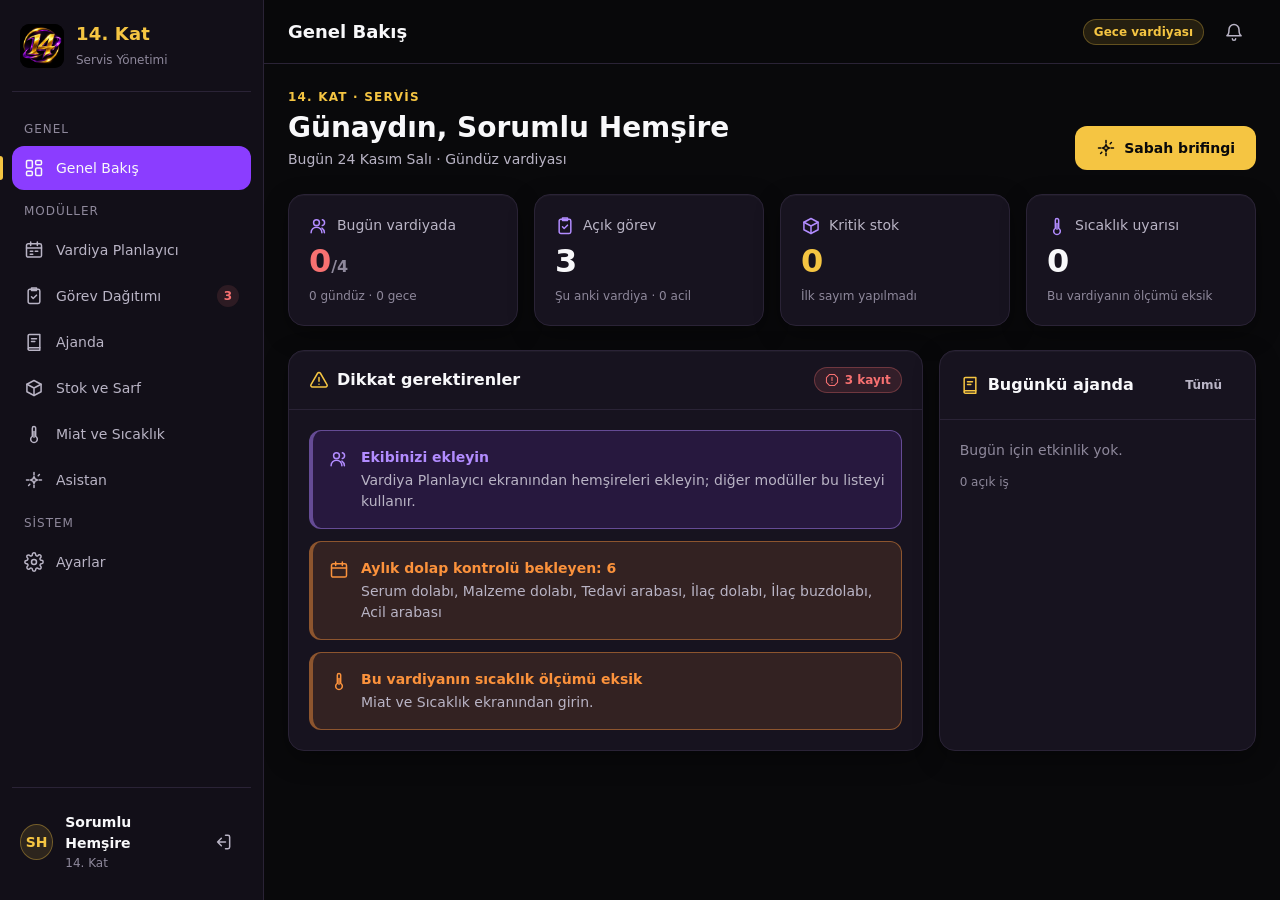
==== panel.html @ e438f5d3 "14. Kat: sorumlu hemşire servis yönetimi (6 modül, PWA) Co-Authored-By: Claude Opus 5.5 <noreply@ant" ====
<!DOCTYPE html>
<html lang="tr">
<head>
  <meta charset="utf-8">
  <meta name="viewport" content="width=device-width, initial-scale=1, viewport-fit=cover">
  <title>14. Kat</title>
  <meta name="theme-color" content="#09090B">
  <link rel="icon" href="public/branding/favicon.ico" sizes="any">
  <link rel="icon" type="image/png" sizes="32x32" href="public/branding/logo-14kat-32.png">
  <link rel="apple-touch-icon" href="public/branding/apple-touch-icon.png">
  <link rel="manifest" href="manifest.webmanifest">
  <link rel="stylesheet" href="src/styles/tokens.css">
  <link rel="stylesheet" href="src/styles/base.css">
  <link rel="stylesheet" href="src/styles/components.css">
  <link rel="stylesheet" href="src/styles/layout.css">
  <link rel="stylesheet" href="src/styles/vardiya.css">
  <link rel="stylesheet" href="src/styles/gorev.css">
  <link rel="stylesheet" href="src/styles/ajanda.css">
  <link rel="stylesheet" href="src/styles/stok.css">
  <link rel="stylesheet" href="src/styles/miat.css">
  <link rel="stylesheet" href="src/styles/asistan.css">
</head>
<body>
  <div class="yukleme" id="yukleme" aria-hidden="true">
    <img class="logo" src="public/branding/logo-14kat-256.png" alt="" width="120" height="120">
    <div class="yukleme__cubuk"></div>
  </div>

  <a class="atla" href="#icerik">İçeriğe geç</a>

  <div class="uygulama">
    <nav class="menu" id="menu" aria-label="Ana menü">
      <div class="menu__logo">
        <a class="logo-blok" href="#panel">
          <img class="logo" src="public/branding/logo-14kat-128.png" alt="" width="44" height="44">
          <span><span class="logo-blok__ad">14. Kat</span><br><span class="logo-blok__alt">Servis Yönetimi</span></span>
        </a>
      </div>
      <div id="menu-icerik"></div>
      <div class="menu__alt">
        <div class="kullanici">
          <div class="kullanici__avatar" aria-hidden="true">SH</div>
          <div><div class="kullanici__ad">Sorumlu Hemşire</div><div class="kullanici__rol">14. Kat</div></div>
          <a class="btn btn-hayalet btn-ikon" href="index.html" aria-label="Çıkış yap" style="margin-left:auto"><svg class="ikon" aria-hidden="true"><use href="#i-cikis"/></svg></a>
        </div>
      </div>
    </nav>
    <div class="perde" id="perde" hidden></div>

    <div class="ana">
      <header class="ust-bar">
        <button class="btn btn-hayalet btn-ikon menu-ac" id="menu-ac" type="button" aria-label="Menüyü aç" aria-controls="menu" aria-expanded="false"><svg class="ikon" aria-hidden="true"><use href="#i-menu"/></svg></button>
        <span class="ust-bar__baslik" id="ust-baslik">Genel Bakış</span>
        <div class="ust-bar__sag">
          <span class="rozet rozet-altin ust-bar__gizle-mobil" id="vardiya-rozet">Gündüz vardiyası</span>
          <button class="btn btn-hayalet btn-ikon" type="button" aria-label="Bildirimler, 3 yeni"><svg class="ikon" aria-hidden="true"><use href="#i-zil"/></svg></button>
        </div>
      </header>
      <main class="icerik" id="icerik" tabindex="-1"></main>
    </div>
  </div>

  <nav class="alt-nav" id="alt-nav" aria-label="Hızlı menü"></nav>

  <script src="src/js/ikonlar.js"></script>
  <script src="src/js/vardiya-motor.js"></script>
  <script src="src/js/vardiya-ekran.js"></script>
  <script src="src/js/gorev-ekran.js"></script>
  <script src="src/js/ajanda-ekran.js"></script>
  <script src="src/js/stok-ekran.js"></script>
  <script src="src/js/miat-ekran.js"></script>
  <script src="src/js/asistan-ekran.js"></script>
  <script src="src/js/ayarlar-ekran.js"></script>
  <script src="src/js/app.js"></script>
  <script>
    if ('serviceWorker' in navigator && (location.protocol === 'https:' || location.hostname === 'localhost')) {
      try { navigator.serviceWorker.register('sw.js'); } catch (e) { /* önbellek olmadan devam */ }
    }
  </script>
</body>
</html>
---- src/styles/tokens.css ----
/* ==========================================================
   14. KAT — Tasarım belirteçleri (design tokens)
   Bütün renkler, boşluklar ve tipografi BURADAN yönetilir.
   Bileşenlerde doğrudan HEX yazılmaz; yalnızca bu değişkenler kullanılır.
   ========================================================== */

:root {
  /* --- Marka paleti (talimattaki değerler) --- */
  --renk-arka-plan:      #09090B; /* Ana arka plan */
  --renk-kart:           #17131F; /* Kart ve panel */
  --renk-mor:            #8B3DFF; /* Ana vurgu — zemin olarak kullan */
  --renk-mor-koyu:       #5B21B6; /* İkincil mor */
  --renk-altin:          #F5C542; /* Altın sarısı */
  --renk-altin-parlak:   #FFD966; /* Parlak altın */
  --renk-metin:          #F8F8FA; /* Ana metin */
  --renk-metin-ikincil:  #B9B4C5; /* İkincil metin */

  /* --- Erişilebilirlik için türetilmiş tonlar --- */
  /* #8B3DFF koyu zeminde metin olarak 3.66:1 kalır (AA için 4.5 gerekir).
     Mor YAZI, bağlantı ve ikonlarda bu açık ton kullanılır (7.04:1). */
  --renk-mor-metin:      #B28CFF;
  --renk-metin-soluk:    #8E889B; /* pasif / ipucu metni, 5.35:1 */

  /* Yüzey katmanları */
  --renk-yuzey-1:        #120F18; /* menü */
  --renk-yuzey-2:        var(--renk-kart);
  --renk-yuzey-3:        #211B2C; /* hover, tablo başlığı */
  --renk-kenar:          #2A2336;
  --renk-kenar-guclu:    #3B3249;
  --renk-mor-zemin:      rgba(139, 61, 255, 0.14);
  --renk-altin-zemin:    rgba(245, 197, 66, 0.12);

  /* --- Durum renkleri (her zaman ikon + metinle birlikte) --- */
  --renk-basari:         #4ADE80;
  --renk-basari-zemin:   rgba(74, 222, 128, 0.12);
  --renk-uyari:          #FB923C;
  --renk-uyari-zemin:    rgba(251, 146, 60, 0.12);
  --renk-kritik:         #F87171;
  --renk-kritik-zemin:   rgba(248, 113, 113, 0.12);
  --renk-bilgi:          var(--renk-mor-metin);
  --renk-bilgi-zemin:    var(--renk-mor-zemin);

  /* Odak halkası */
  --odak-halka: 0 0 0 2px var(--renk-arka-plan), 0 0 0 4px var(--renk-altin);

  /* --- Tipografi --- */
  --font-ana: "Inter", "Segoe UI", system-ui, -apple-system, Roboto, "Helvetica Neue", Arial, sans-serif;
  --font-rakam: "Inter", "Segoe UI", system-ui, sans-serif;
  --yazi-xs: 0.75rem;
  --yazi-sm: 0.875rem;
  --yazi-md: 1rem;
  --yazi-lg: 1.125rem;
  --yazi-xl: 1.375rem;
  --yazi-2xl: 1.75rem;
  --kalinlik-normal: 400;
  --kalinlik-orta: 500;
  --kalinlik-kalin: 600;
  --kalinlik-cok: 700;

  /* --- Boşluk ölçeği (4 px tabanlı) --- */
  --b-1: 4px;  --b-2: 8px;  --b-3: 12px; --b-4: 16px;
  --b-5: 20px; --b-6: 24px; --b-8: 32px; --b-10: 40px;

  /* --- Köşe ve gölge --- */
  --kose-sm: 8px;
  --kose-md: 12px;
  --kose-lg: 16px;
  --kose-tam: 999px;
  --golge-kart: 0 1px 0 rgba(255,255,255,0.03) inset, 0 8px 24px rgba(0,0,0,0.35);
  --golge-altin: 0 0 0 1px rgba(245,197,66,0.35); /* abartısız premium çizgi */

  /* --- Yerleşim --- */
  --menu-genislik: 264px;
  --ust-bar-yukseklik: 64px;
  --icerik-max: 1320px;
  --dokunma-min: 44px; /* mobil dokunma hedefi */

  /* Hareket — kısa ve sade */
  --gecis: 150ms ease;
}

@media (prefers-reduced-motion: reduce) {
  :root { --gecis: 0ms; }
}
---- src/styles/base.css ----
/* 14. KAT — Temel stiller */

*, *::before, *::after { box-sizing: border-box; }

html { -webkit-text-size-adjust: 100%; color-scheme: dark; }

body {
  margin: 0;
  min-height: 100vh;
  min-height: 100dvh;
  background: var(--renk-arka-plan);
  color: var(--renk-metin);
  font-family: var(--font-ana);
  font-size: var(--yazi-md);
  line-height: 1.5;
  -webkit-font-smoothing: antialiased;
}

h1, h2, h3, h4 { margin: 0; line-height: 1.25; font-weight: var(--kalinlik-kalin); }
h1 { font-size: var(--yazi-2xl); }
h2 { font-size: var(--yazi-xl); }
h3 { font-size: var(--yazi-lg); }
p  { margin: 0; }

a { color: var(--renk-mor-metin); text-decoration: underline; text-underline-offset: 2px; }
a:hover { color: var(--renk-altin-parlak); }

img, svg { display: block; max-width: 100%; }

button, input, select, textarea { font: inherit; color: inherit; }

:focus-visible { outline: none; box-shadow: var(--odak-halka); border-radius: var(--kose-sm); }

::selection { background: var(--renk-mor); color: var(--renk-metin); }

/* Ekran okuyucuya özel metin */
.sr-only {
  position: absolute !important; width: 1px; height: 1px; padding: 0; margin: -1px;
  overflow: hidden; clip: rect(0,0,0,0); white-space: nowrap; border: 0;
}

/* İçeriğe atla bağlantısı */
.atla {
  position: absolute; left: var(--b-4); top: -60px; z-index: 100;
  background: var(--renk-altin); color: var(--renk-arka-plan);
  padding: var(--b-2) var(--b-4); border-radius: var(--kose-sm);
  font-weight: var(--kalinlik-kalin); text-decoration: none;
}
.atla:focus { top: var(--b-4); }

/* Yardımcı sınıflar */
.metin-altin   { color: var(--renk-altin); }
.metin-mor     { color: var(--renk-mor-metin); }
.metin-ikincil { color: var(--renk-metin-ikincil); }
.metin-soluk   { color: var(--renk-metin-soluk); }
.metin-sm      { font-size: var(--yazi-sm); }
.metin-xs      { font-size: var(--yazi-xs); }
.rakam         { font-variant-numeric: tabular-nums; }

.ikon { width: 20px; height: 20px; flex-shrink: 0; stroke: currentColor; fill: none;
        stroke-width: 1.8; stroke-linecap: round; stroke-linejoin: round; }
.ikon-sm { width: 16px; height: 16px; }
.ikon-lg { width: 24px; height: 24px; }
---- src/styles/components.css ----
/* ==========================================================
   14. KAT — Ortak bileşenler
   Buton · Kart · İstatistik · Rozet · Uyarı · Tablo · Form · Logo · Yükleme
   ========================================================== */

/* ---------- Logo ---------- */
.logo {
  display: block; aspect-ratio: 1 / 1; object-fit: contain;
  border-radius: 22%; /* siyah karenin kenarını yumuşatır; logonun kendisi değişmez */
  background: #000;
}
.logo-blok { display: flex; align-items: center; gap: var(--b-3); text-decoration: none; color: inherit; }
.logo-blok .logo { width: 44px; height: 44px; }
.logo-blok__ad { font-size: var(--yazi-lg); font-weight: var(--kalinlik-cok); letter-spacing: 0.01em; color: var(--renk-altin); }
.logo-blok__alt { font-size: var(--yazi-xs); color: var(--renk-metin-soluk); }

/* ---------- Buton ---------- */
.btn {
  display: inline-flex; align-items: center; justify-content: center; gap: var(--b-2);
  min-height: var(--dokunma-min); padding: 0 var(--b-5);
  border: 1px solid transparent; border-radius: var(--kose-md);
  font-size: var(--yazi-sm); font-weight: var(--kalinlik-kalin); line-height: 1;
  text-decoration: none; cursor: pointer; white-space: nowrap;
  transition: background var(--gecis), border-color var(--gecis), color var(--gecis);
}
.btn:disabled, .btn[aria-disabled="true"] { opacity: 0.5; cursor: not-allowed; }

.btn-birincil { background: var(--renk-mor); color: var(--renk-metin); }
.btn-birincil:hover:not(:disabled) { background: #7A2EF0; }

.btn-altin { background: var(--renk-altin); color: var(--renk-arka-plan); }
.btn-altin:hover:not(:disabled) { background: var(--renk-altin-parlak); }

.btn-ikincil { background: transparent; color: var(--renk-metin); border-color: var(--renk-kenar-guclu); }
.btn-ikincil:hover:not(:disabled) { background: var(--renk-yuzey-3); border-color: var(--renk-mor-metin); }

.btn-hayalet { background: transparent; color: var(--renk-metin-ikincil); }
.btn-hayalet:hover:not(:disabled) { background: var(--renk-yuzey-3); color: var(--renk-metin); }

.btn-tehlike { background: transparent; color: var(--renk-kritik); border-color: rgba(248,113,113,0.4); }
.btn-tehlike:hover:not(:disabled) { background: var(--renk-kritik-zemin); }

.btn-sm { min-height: 36px; padding: 0 var(--b-3); font-size: var(--yazi-xs); }
.btn-tam { width: 100%; }
.btn-ikon { width: var(--dokunma-min); padding: 0; }

/* ---------- Kart ---------- */
.kart {
  background: var(--renk-kart);
  border: 1px solid var(--renk-kenar);
  border-radius: var(--kose-lg);
  box-shadow: var(--golge-kart);
}
.kart-premium { border-color: rgba(245,197,66,0.28); }
.kart__bas {
  display: flex; align-items: center; justify-content: space-between; gap: var(--b-3);
  padding: var(--b-4) var(--b-5); border-bottom: 1px solid var(--renk-kenar);
}
.kart__baslik { font-size: var(--yazi-md); font-weight: var(--kalinlik-kalin); display: flex; align-items: center; gap: var(--b-2); }
.kart__baslik .ikon { color: var(--renk-altin); }
.kart__govde { padding: var(--b-5); }
.kart__alt { padding: var(--b-3) var(--b-5); border-top: 1px solid var(--renk-kenar); }

/* ---------- İstatistik kutusu ---------- */
.istatistik { padding: var(--b-5); display: flex; flex-direction: column; gap: var(--b-2); }
.istatistik__etiket { display: flex; align-items: center; gap: var(--b-2); font-size: var(--yazi-sm); color: var(--renk-metin-ikincil); }
.istatistik__etiket .ikon { color: var(--renk-mor-metin); }
.istatistik__deger { font-size: 2rem; font-weight: var(--kalinlik-cok); font-variant-numeric: tabular-nums; line-height: 1.1; }
.istatistik__not { font-size: var(--yazi-xs); color: var(--renk-metin-soluk); }

/* ---------- Rozet (durum etiketi) ---------- */
.rozet {
  display: inline-flex; align-items: center; gap: 6px;
  padding: 3px 10px; border-radius: var(--kose-tam);
  font-size: var(--yazi-xs); font-weight: var(--kalinlik-kalin); white-space: nowrap;
  border: 1px solid transparent;
}
.rozet .ikon { width: 14px; height: 14px; }
.rozet-basari { color: var(--renk-basari); background: var(--renk-basari-zemin); border-color: rgba(74,222,128,0.3); }
.rozet-uyari  { color: var(--renk-uyari);  background: var(--renk-uyari-zemin);  border-color: rgba(251,146,60,0.3); }
.rozet-kritik { color: var(--renk-kritik); background: var(--renk-kritik-zemin); border-color: rgba(248,113,113,0.3); }
.rozet-bilgi  { color: var(--renk-mor-metin); background: var(--renk-mor-zemin); border-color: rgba(178,140,255,0.3); }
.rozet-altin  { color: var(--renk-altin); background: var(--renk-altin-zemin); border-color: rgba(245,197,66,0.3); }
.rozet-notr   { color: var(--renk-metin-ikincil); background: var(--renk-yuzey-3); border-color: var(--renk-kenar); }

/* ---------- Uyarı kutusu (ikon + başlık + açıklama zorunlu) ---------- */
.uyari {
  display: grid; grid-template-columns: auto 1fr; gap: var(--b-3);
  padding: var(--b-4); border-radius: var(--kose-md);
  border: 1px solid; border-left-width: 4px;
}
.uyari .ikon { margin-top: 2px; }
.uyari__baslik { font-weight: var(--kalinlik-kalin); font-size: var(--yazi-sm); }
.uyari__metin  { font-size: var(--yazi-sm); color: var(--renk-metin-ikincil); margin-top: 2px; }
.uyari-kritik { background: var(--renk-kritik-zemin); border-color: rgba(248,113,113,0.45); }
.uyari-kritik .ikon, .uyari-kritik .uyari__baslik { color: var(--renk-kritik); }
.uyari-uyari  { background: var(--renk-uyari-zemin); border-color: rgba(251,146,60,0.45); }
.uyari-uyari .ikon, .uyari-uyari .uyari__baslik { color: var(--renk-uyari); }
.uyari-basari { background: var(--renk-basari-zemin); border-color: rgba(74,222,128,0.45); }
.uyari-basari .ikon, .uyari-basari .uyari__baslik { color: var(--renk-basari); }
.uyari-bilgi  { background: var(--renk-mor-zemin); border-color: rgba(178,140,255,0.45); }
.uyari-bilgi .ikon, .uyari-bilgi .uyari__baslik { color: var(--renk-mor-metin); }

/* ---------- Tablo ---------- */
.tablo-sarici { position: relative; overflow-x: auto; -webkit-overflow-scrolling: touch; }
.tablo { width: 100%; border-collapse: collapse; font-size: var(--yazi-sm); }
.tablo th {
  text-align: left; font-weight: var(--kalinlik-kalin); font-size: var(--yazi-xs);
  text-transform: uppercase; letter-spacing: 0.06em; color: var(--renk-metin-soluk);
  background: var(--renk-yuzey-3); padding: var(--b-3) var(--b-4); white-space: nowrap;
}
.tablo td { padding: var(--b-3) var(--b-4); border-top: 1px solid var(--renk-kenar); vertical-align: middle; }
.tablo tbody tr:hover td { background: rgba(255,255,255,0.02); }
.tablo .sayi { text-align: right; font-variant-numeric: tabular-nums; }

/* Mobilde tablo → kart listesi */
@media (max-width: 640px) {
  .tablo-mobil thead { display: none; }
  .tablo-mobil, .tablo-mobil tbody, .tablo-mobil tr, .tablo-mobil td { display: block; width: 100%; }
  .tablo-mobil tr { border-top: 1px solid var(--renk-kenar); padding: var(--b-3) var(--b-4); }
  .tablo-mobil td { border: 0; padding: 4px 0; display: flex; justify-content: space-between; gap: var(--b-3); text-align: right; }
  .tablo-mobil td::before { content: attr(data-etiket); color: var(--renk-metin-soluk); font-size: var(--yazi-xs); text-align: left; }
  .tablo-mobil .sayi { text-align: right; }
}

/* ---------- Form ---------- */
.alan { display: flex; flex-direction: column; gap: 6px; }
.alan__etiket { font-size: var(--yazi-sm); font-weight: var(--kalinlik-orta); }
.alan__ipucu  { font-size: var(--yazi-xs); color: var(--renk-metin-soluk); }
.alan__hata   { font-size: var(--yazi-xs); color: var(--renk-kritik); display: flex; align-items: center; gap: 6px; }

.girdi, .secim, .metin-alani {
  width: 100%; min-height: var(--dokunma-min);
  padding: 10px var(--b-3);
  background: var(--renk-arka-plan); color: var(--renk-metin);
  border: 1px solid var(--renk-kenar-guclu); border-radius: var(--kose-md);
  transition: border-color var(--gecis);
}
.girdi::placeholder, .metin-alani::placeholder { color: var(--renk-metin-soluk); }
.girdi:hover, .secim:hover, .metin-alani:hover { border-color: #4A3F5C; }
.girdi:focus-visible, .secim:focus-visible, .metin-alani:focus-visible {
  border-color: var(--renk-mor); box-shadow: 0 0 0 3px rgba(139,61,255,0.35); border-radius: var(--kose-md);
}
.girdi[aria-invalid="true"] { border-color: var(--renk-kritik); }
.metin-alani { min-height: 96px; resize: vertical; }
.secim { appearance: none; padding-right: 40px;
  background-image: url("data:image/svg+xml,%3Csvg xmlns='http://www.w3.org/2000/svg' width='16' height='16' viewBox='0 0 24 24' fill='none' stroke='%23B9B4C5' stroke-width='2'%3E%3Cpath d='m6 9 6 6 6-6'/%3E%3C/svg%3E");
  background-repeat: no-repeat; background-position: right 12px center; }

.onay { display: inline-flex; align-items: center; gap: var(--b-2); font-size: var(--yazi-sm); cursor: pointer; min-height: var(--dokunma-min); }
.onay input { width: 18px; height: 18px; accent-color: var(--renk-mor); }

.form-izgara { display: grid; gap: var(--b-4); grid-template-columns: repeat(auto-fit, minmax(220px, 1fr)); }

/* ---------- Sekmeler ---------- */
.sekmeler { display: flex; gap: var(--b-1); padding: var(--b-1); background: var(--renk-arka-plan);
  border: 1px solid var(--renk-kenar); border-radius: var(--kose-md); overflow-x: auto; }
.sekme { min-height: 36px; padding: 0 var(--b-4); border: 0; border-radius: var(--kose-sm);
  background: transparent; color: var(--renk-metin-ikincil); font-size: var(--yazi-sm); font-weight: var(--kalinlik-orta); cursor: pointer; white-space: nowrap; }
.sekme[aria-selected="true"] { background: var(--renk-mor); color: var(--renk-metin); }

/* ---------- İlerleme çubuğu ---------- */
.ilerleme { height: 8px; border-radius: var(--kose-tam); background: var(--renk-yuzey-3); overflow: hidden; }
.ilerleme__dolu { height: 100%; border-radius: inherit; background: var(--renk-mor); }
.ilerleme__dolu.altin { background: var(--renk-altin); }
.ilerleme__dolu.kritik { background: var(--renk-kritik); }
.ilerleme__dolu.uyari { background: var(--renk-uyari); }

/* ---------- Boş durum ---------- */
.bos-durum { text-align: center; padding: var(--b-10) var(--b-5); color: var(--renk-metin-ikincil); }
.bos-durum .ikon { width: 40px; height: 40px; margin: 0 auto var(--b-3); color: var(--renk-mor-metin); }

/* ---------- Yükleme / açılış ekranı ---------- */
.yukleme {
  position: fixed; inset: 0; z-index: 200;
  display: flex; flex-direction: column; align-items: center; justify-content: center; gap: var(--b-5);
  background: var(--renk-arka-plan);
  transition: opacity 250ms ease, visibility 250ms ease;
}
.yukleme.gizli { opacity: 0; visibility: hidden; }
.yukleme .logo { width: 120px; height: 120px; }
.yukleme__cubuk { width: 140px; height: 3px; border-radius: 3px; background: var(--renk-yuzey-3); overflow: hidden; }
.yukleme__cubuk::after { content: ""; display: block; width: 40%; height: 100%; background: var(--renk-altin);
  animation: yukle 1.1s ease-in-out infinite; }
@keyframes yukle { from { transform: translateX(-100%); } to { transform: translateX(250%); } }
@media (prefers-reduced-motion: reduce) { .yukleme__cubuk::after { animation: none; width: 100%; } }

/* ---------- Ayırıcı ---------- */
.ayirici { height: 1px; background: var(--renk-kenar); border: 0; margin: var(--b-4) 0; }

@media (max-width: 640px) {
  .tablo-mobil td .ilerleme { width: 50%; flex-shrink: 0; align-self: center; }
}
---- src/styles/layout.css ----
/* 14. KAT — Uygulama yerleşimi (sol menü + üst bar + içerik) */

.uygulama { display: grid; grid-template-columns: var(--menu-genislik) 1fr; min-height: 100dvh; }

/* ---------- Sol navigasyon ---------- */
.menu {
  position: sticky; top: 0; height: 100dvh;
  display: flex; flex-direction: column;
  background: var(--renk-yuzey-1);
  border-right: 1px solid var(--renk-kenar);
  padding: var(--b-5) var(--b-3);
  overflow-y: auto;
}
.menu__logo { padding: 0 var(--b-2) var(--b-5); border-bottom: 1px solid var(--renk-kenar); margin-bottom: var(--b-4); }
.menu__grup-baslik { font-size: var(--yazi-xs); text-transform: uppercase; letter-spacing: 0.08em;
  color: var(--renk-metin-soluk); padding: var(--b-3) var(--b-3) var(--b-2); }
.menu__liste { list-style: none; margin: 0; padding: 0; display: flex; flex-direction: column; gap: 2px; }
.menu__link {
  display: flex; align-items: center; gap: var(--b-3);
  min-height: var(--dokunma-min); padding: 0 var(--b-3);
  border-radius: var(--kose-md);
  color: var(--renk-metin-ikincil); text-decoration: none;
  font-size: var(--yazi-sm); font-weight: var(--kalinlik-orta);
  transition: background var(--gecis), color var(--gecis);
  position: relative;
}
.menu__link:hover { background: var(--renk-yuzey-3); color: var(--renk-metin); }
.menu__link[aria-current="page"] { background: var(--renk-mor); color: var(--renk-metin); }
.menu__link[aria-current="page"]::before { /* aktif öğe: renk + kenar çizgisi */
  content: ""; position: absolute; left: -12px; top: 10px; bottom: 10px; width: 3px;
  border-radius: 0 3px 3px 0; background: var(--renk-altin);
}
.menu__sayac { margin-left: auto; font-size: var(--yazi-xs); font-weight: var(--kalinlik-kalin);
  min-width: 22px; height: 22px; padding: 0 6px; border-radius: var(--kose-tam);
  display: inline-flex; align-items: center; justify-content: center;
  background: var(--renk-kritik-zemin); color: var(--renk-kritik); }
.menu__link[aria-current="page"] .menu__sayac { background: rgba(255,255,255,0.18); color: var(--renk-metin); }
.menu__alt { margin-top: auto; padding-top: var(--b-4); border-top: 1px solid var(--renk-kenar); }

.kullanici { display: flex; align-items: center; gap: var(--b-3); padding: var(--b-2); }
.kullanici__avatar { width: 36px; height: 36px; border-radius: 50%; display: grid; place-items: center;
  background: var(--renk-altin-zemin); color: var(--renk-altin); font-weight: var(--kalinlik-kalin); font-size: var(--yazi-sm);
  border: 1px solid rgba(245,197,66,0.35); }
.kullanici__ad { font-size: var(--yazi-sm); font-weight: var(--kalinlik-kalin); }
.kullanici__rol { font-size: var(--yazi-xs); color: var(--renk-metin-soluk); }

/* ---------- Ana alan ---------- */
.ana { min-width: 0; display: flex; flex-direction: column; }
.ust-bar {
  position: sticky; top: 0; z-index: 20;
  height: var(--ust-bar-yukseklik);
  display: flex; align-items: center; gap: var(--b-3);
  padding: 0 var(--b-6);
  background: rgba(9,9,11,0.88); backdrop-filter: blur(10px);
  border-bottom: 1px solid var(--renk-kenar);
}
.ust-bar__baslik { font-size: var(--yazi-lg); font-weight: var(--kalinlik-kalin); }
.ust-bar__sag { margin-left: auto; display: flex; align-items: center; gap: var(--b-2); }
.menu-ac { display: none; }

.icerik { width: 100%; max-width: var(--icerik-max); margin: 0 auto; padding: var(--b-6); display: flex; flex-direction: column; gap: var(--b-6); }

.sayfa-bas { display: flex; flex-wrap: wrap; align-items: flex-end; justify-content: space-between; gap: var(--b-4); }
.sayfa-bas__ust { font-size: var(--yazi-xs); text-transform: uppercase; letter-spacing: 0.1em; color: var(--renk-altin); font-weight: var(--kalinlik-kalin); margin-bottom: 4px; }
.sayfa-bas__aciklama { color: var(--renk-metin-ikincil); font-size: var(--yazi-sm); margin-top: 4px; }

.izgara { display: grid; gap: var(--b-4); }
.izgara-4 { grid-template-columns: repeat(4, minmax(0, 1fr)); }
.izgara-3 { grid-template-columns: repeat(3, minmax(0, 1fr)); }
.izgara-2 { grid-template-columns: repeat(2, minmax(0, 1fr)); }
.izgara-2-1 { grid-template-columns: 2fr 1fr; }

.liste { list-style: none; margin: 0; padding: 0; }
.liste > li { display: flex; align-items: center; gap: var(--b-3); padding: var(--b-3) 0; border-top: 1px solid var(--renk-kenar); }
.liste > li:first-child { border-top: 0; padding-top: 0; }

/* ---------- Mobil alt navigasyon ---------- */
.alt-nav { display: none; }

/* ---------- Kırılımlar ---------- */
@media (max-width: 1100px) {
  .izgara-4 { grid-template-columns: repeat(2, minmax(0, 1fr)); }
  .izgara-3, .izgara-2-1 { grid-template-columns: minmax(0, 1fr); }
}
@media (max-width: 900px) {
  .izgara-2 { grid-template-columns: minmax(0, 1fr); }
}

@media (max-width: 900px) {
  .uygulama { grid-template-columns: 1fr; }
  .menu {
    position: fixed; inset: 0 auto 0 0; z-index: 60; width: min(300px, 86vw);
    transform: translateX(-100%); transition: transform 200ms ease;
  }
  .menu.acik { transform: translateX(0); box-shadow: 24px 0 48px rgba(0,0,0,0.5); }
  .perde { position: fixed; inset: 0; z-index: 50; background: rgba(0,0,0,0.6); }
  .perde[hidden] { display: none; }
  .menu-ac { display: inline-flex; }
  .ust-bar { padding: 0 var(--b-4); }
  .icerik { padding: var(--b-4); padding-bottom: calc(var(--b-4) + 72px + env(safe-area-inset-bottom)); gap: var(--b-5); }

  .alt-nav {
    display: grid; grid-template-columns: repeat(5, 1fr);
    position: fixed; left: 0; right: 0; bottom: 0; z-index: 40;
    padding: 6px 4px calc(6px + env(safe-area-inset-bottom));
    background: rgba(18,15,24,0.96); backdrop-filter: blur(10px);
    border-top: 1px solid var(--renk-kenar);
  }
  .alt-nav a { display: flex; flex-direction: column; align-items: center; gap: 3px; min-height: 52px; justify-content: center;
    color: var(--renk-metin-soluk); text-decoration: none; font-size: 11px; font-weight: var(--kalinlik-orta); border-radius: var(--kose-sm); }
  .alt-nav a[aria-current="page"] { color: var(--renk-mor-metin); }
  .alt-nav a[aria-current="page"] .ikon { color: var(--renk-altin); }
}

@media (max-width: 520px) {
  .izgara-4 { grid-template-columns: 1fr 1fr; }
  .istatistik { padding: var(--b-4); }
  .istatistik__deger { font-size: 1.6rem; }
  .ust-bar__gizle-mobil { display: none; }
  h1 { font-size: var(--yazi-xl); }
}

/* ---------- Giriş ekranı ---------- */
.giris {
  min-height: 100dvh; display: grid; place-items: center; padding: var(--b-5);
  background:
    radial-gradient(600px 400px at 50% 0%, rgba(139,61,255,0.14), transparent 70%),
    var(--renk-arka-plan);
}
.giris__kart { width: 100%; max-width: 420px; padding: var(--b-8) var(--b-6); }
.giris__logo { width: 132px; height: 132px; margin: 0 auto var(--b-5); }
.giris__baslik { text-align: center; font-size: var(--yazi-2xl); color: var(--renk-altin); font-weight: var(--kalinlik-cok); }
.giris__alt { text-align: center; color: var(--renk-metin-ikincil); font-size: var(--yazi-sm); margin: 6px 0 var(--b-6); }
.giris__form { display: flex; flex-direction: column; gap: var(--b-4); }
.giris__dip { text-align: center; color: var(--renk-metin-soluk); font-size: var(--yazi-xs); margin-top: var(--b-6); }
---- src/styles/vardiya.css ----
/* 14. KAT — Vardiya Planlayıcı */

.vrd-eylemler { display: flex; flex-wrap: wrap; gap: var(--b-2); }
.vrd-hafta-nav { display: flex; align-items: center; gap: var(--b-3); }
.vrd-hafta-nav__orta { flex: 1; display: flex; flex-wrap: wrap; align-items: center; justify-content: center; gap: var(--b-2); text-align: center; }
.vrd-uyarilar { display: flex; flex-direction: column; gap: var(--b-3); }
.vrd-adaylar { display: flex; flex-wrap: wrap; gap: var(--b-2); margin-top: var(--b-2); }

.vrd-tablo th, .vrd-tablo td { padding: var(--b-2); text-align: center; }
.vrd-tablo thead th { text-transform: none; letter-spacing: 0; font-size: var(--yazi-xs); }
.vrd-gun-ad { display: block; color: var(--renk-metin); font-size: var(--yazi-sm); }
.vrd-gun-tarih { display: block; font-variant-numeric: tabular-nums; }
.vrd-tablo th.vrd-bugun .vrd-gun-ad { color: var(--renk-altin); }
.vrd-tablo th.vrd-bugun { box-shadow: inset 0 -2px 0 var(--renk-altin); }
.vrd-tablo td.vrd-bugun { background: rgba(245,197,66,0.04); }

/* İlk sütun sabit (yatay kaydırmada) */
.vrd-tablo .vrd-ad {
  position: sticky; left: 0; z-index: 1; text-align: left; white-space: nowrap;
  background: var(--renk-kart); font-size: var(--yazi-sm); font-weight: var(--kalinlik-kalin);
  color: var(--renk-metin); text-transform: none; letter-spacing: 0;
  box-shadow: 1px 0 0 var(--renk-kenar);
}
.vrd-tablo thead .vrd-ad { background: var(--renk-yuzey-3); color: var(--renk-metin-soluk); font-size: var(--yazi-xs); }
.vrd-ad__kisa { display: none; }
@media (max-width: 640px) { .vrd-ad__tam { display: none; } .vrd-ad__kisa { display: inline; } }

/* Hücre seçimi — renk + harf birlikte */
.vrd-hucre {
  position: relative; display: grid; place-items: center;
  min-width: 48px; min-height: 40px; border-radius: var(--kose-sm);
  font-weight: var(--kalinlik-kalin); font-size: var(--yazi-sm);
  border: 1px dashed var(--renk-kenar-guclu); color: var(--renk-metin-soluk);
}
.vrd-hucre:hover { border-color: var(--renk-mor-metin); }
.vrd-hucre:focus-within { box-shadow: var(--odak-halka); }
.vrd-hucre[data-ihlal] { outline: 2px solid var(--renk-uyari); outline-offset: 1px; }
.vrd-hucre[data-ihlal]::after { content: "!"; position: absolute; top: -7px; right: -7px; width: 16px; height: 16px; border-radius: 50%;
  background: var(--renk-uyari); color: var(--renk-arka-plan); font-size: 11px; line-height: 16px; text-align: center; }
/* Görünmez ama erişilebilir yerel seçim kutusu: hücrenin tamamını kaplar */
.vrd-sec { position: absolute; inset: 0; width: 100%; height: 100%; opacity: 0; cursor: pointer; font-size: 16px; }
.vrd-sec option { background: var(--renk-kart); color: var(--renk-metin); }

/* Seçili olunca yalnızca kısa harf görünsün diye: renkler */
.vrd-hucre[data-kod="G"], .vrd-kod[data-kod="G"]   { border: 1px solid rgba(178,140,255,0.45); background: var(--renk-mor-zemin); color: var(--renk-mor-metin); }
.vrd-hucre[data-kod="N"], .vrd-kod[data-kod="N"]   { border: 1px solid rgba(245,197,66,0.45); background: var(--renk-altin-zemin); color: var(--renk-altin); }
.vrd-hucre[data-kod="T"], .vrd-kod[data-kod="T"]   { border: 1px solid var(--renk-kenar); background: var(--renk-yuzey-3); color: var(--renk-metin-ikincil); }
.vrd-hucre[data-kod="YI"], .vrd-kod[data-kod="YI"] { border: 1px solid rgba(74,222,128,0.4); background: var(--renk-basari-zemin); color: var(--renk-basari); }
.vrd-hucre[data-kod="R"], .vrd-kod[data-kod="R"]   { border: 1px solid rgba(248,113,113,0.4); background: var(--renk-kritik-zemin); color: var(--renk-kritik); }

.vrd-kod { display: inline-grid; place-items: center; min-width: 26px; height: 22px; padding: 0 4px; border-radius: 6px; font-size: var(--yazi-xs); font-weight: var(--kalinlik-kalin); margin-left: var(--b-2); }
.vrd-kod:first-child { margin-left: 0; }

.vrd-sayim th, .vrd-sayim td { background: var(--renk-yuzey-1); }
.vrd-sayim th { text-align: left; font-size: var(--yazi-xs); color: var(--renk-metin-soluk); position: sticky; left: 0; z-index: 1; text-transform: none; letter-spacing: 0; font-weight: var(--kalinlik-orta); }
.vrd-sayi { display: inline-flex; align-items: center; gap: 4px; font-size: var(--yazi-xs); font-weight: var(--kalinlik-kalin); font-variant-numeric: tabular-nums; }
.vrd-sayi.tamam { color: var(--renk-basari); }
.vrd-sayi.eksik { color: var(--renk-kritik); }

.vrd-alt { display: flex; flex-wrap: wrap; align-items: center; justify-content: space-between; gap: var(--b-3); }
.vrd-lejant { font-size: var(--yazi-xs); color: var(--renk-metin-ikincil); line-height: 2.2; }
.vrd-onay { display: flex; flex-wrap: wrap; align-items: center; gap: var(--b-2); }

.vrd-izin-not { display: block; font-size: 10px; color: var(--renk-basari); font-weight: var(--kalinlik-orta); }
.liste .ikon-sm { color: var(--renk-basari); }

.vrd-ekle { display: flex; flex-wrap: wrap; align-items: flex-end; gap: var(--b-3); margin-top: var(--b-4); }
.vrd-personel .gr-satir { flex-wrap: nowrap; }

/* ---------- Yazdırma: kağıt formun düzeni ---------- */
.yazdir-formu { display: none; }
@media print {
  @page { size: A4 landscape; margin: 10mm; }
  html, body { background: #fff !important; color-scheme: light !important; }
  body > *:not(.yazdir-kopya) { display: none !important; }
  .yazdir-kopya { display: block !important; color: #000; font-family: Arial, sans-serif; }
  .yf-bas { display: flex; justify-content: space-around; font-size: 20pt; font-weight: 700; border: 1px solid #000; padding: 10px; margin-bottom: 8px; }
  .yf-tablo { width: 100%; border-collapse: collapse; font-size: 10pt; }
  .yf-tablo th, .yf-tablo td { border: 1px solid #000; padding: 8px 4px; text-align: center; font-weight: 700; }
  .yf-tablo th { background: #ddd; font-size: 9pt; }
  .yf-tablo td { height: 44px; font-family: "Times New Roman", serif; font-size: 10.5pt; white-space: nowrap; }
  .yf-tablo .yf-ad { text-align: left; background: #ddd; font-family: Arial, sans-serif; }
  * { -webkit-print-color-adjust: exact; print-color-adjust: exact; }
}
---- src/styles/gorev.css ----
/* 14. KAT — Görev Dağıtımı */

.gr-kolon .kart__baslik .kullanici__avatar { width: 30px; height: 30px; font-size: var(--yazi-xs); }
.gr-odalar { display: grid; grid-template-columns: repeat(auto-fill, minmax(84px, 1fr)); gap: var(--b-2); }
.gr-oda {
  display: flex; flex-direction: column; align-items: center; justify-content: center; gap: 2px;
  min-height: 64px; padding: var(--b-2); cursor: pointer;
  background: var(--renk-arka-plan); color: var(--renk-metin);
  border: 1px solid var(--renk-kenar-guclu); border-radius: var(--kose-md);
  transition: border-color var(--gecis), background var(--gecis);
}
.gr-oda:hover { border-color: var(--renk-mor-metin); background: var(--renk-yuzey-3); }
.gr-oda__no { font-size: var(--yazi-lg); font-weight: var(--kalinlik-cok); font-variant-numeric: tabular-nums; }
.gr-oda__y { font-size: var(--yazi-xs); font-weight: var(--kalinlik-kalin); display: inline-flex; align-items: center; gap: 4px; }
.gr-oda__y::before { content: ""; width: 8px; height: 8px; border-radius: 50%; }
.gr-oda[data-yogunluk="1"] .gr-oda__y { color: var(--renk-basari); }
.gr-oda[data-yogunluk="1"] .gr-oda__y::before { background: var(--renk-basari); }
.gr-oda[data-yogunluk="2"] .gr-oda__y { color: var(--renk-uyari); }
.gr-oda[data-yogunluk="2"] .gr-oda__y::before { background: var(--renk-uyari); }
.gr-oda[data-yogunluk="3"] .gr-oda__y { color: var(--renk-kritik); }
.gr-oda[data-yogunluk="3"] .gr-oda__y::before { background: var(--renk-kritik); border-radius: 2px; transform: rotate(45deg); }

.gr-mini { list-style: none; margin: var(--b-4) 0 0; padding: var(--b-3) 0 0; border-top: 1px solid var(--renk-kenar); display: flex; flex-direction: column; gap: 6px; font-size: var(--yazi-sm); color: var(--renk-metin-ikincil); }
.gr-mini li { display: flex; align-items: center; gap: var(--b-2); }
.gr-mini .ikon-sm { color: var(--renk-mor-metin); }

.gr-arac { display: flex; flex-wrap: wrap; align-items: center; justify-content: space-between; gap: var(--b-3); margin-top: calc(-1 * var(--b-2)); }

.gr-liste { list-style: none; margin: 0; padding: 0; display: flex; flex-direction: column; }
.gr-satir { display: flex; flex-wrap: wrap; align-items: center; justify-content: space-between; gap: var(--b-2); padding: var(--b-2) 0; border-top: 1px solid var(--renk-kenar); }
.gr-satir:first-child { border-top: 0; padding-top: 0; }
.gr-satir .onay { flex: 1 1 180px; }
.gr-satir.bitti .onay > span { color: var(--renk-metin-soluk); text-decoration: line-through; }
.gr-satir__sag { display: flex; align-items: center; gap: var(--b-2); }
.secim.gr-kucuk { width: auto; min-height: 36px; padding-top: 4px; padding-bottom: 4px; font-size: var(--yazi-sm); }

.gr-ek-form { display: grid; grid-template-columns: 1fr 1fr; gap: var(--b-3); margin-top: var(--b-4); padding-top: var(--b-4); border-top: 1px solid var(--renk-kenar); }

.gr-ayar > summary { cursor: pointer; list-style: none; border-bottom: 0; }
.gr-ayar > summary::-webkit-details-marker { display: none; }
.gr-ayar[open] > summary { border-bottom: 1px solid var(--renk-kenar); }
.gr-oda-no { max-width: 110px; }

.gr-iki { grid-template-columns: repeat(2, minmax(0, 1fr)); }
@media (max-width: 900px) { .gr-iki { grid-template-columns: minmax(0, 1fr); } }
@media (max-width: 420px) { .gr-ek-form { grid-template-columns: 1fr; } .gr-ek-form > * { grid-column: 1 / -1; } }
---- src/styles/ajanda.css ----
/* 14. KAT — Ajanda */

.aj-liste { list-style: none; margin: 0; padding: 0; }
.aj-etk { display: grid; grid-template-columns: 72px 1fr auto; gap: var(--b-3); align-items: start; padding: var(--b-3) 0; border-top: 1px solid var(--renk-kenar); }
.aj-etk:first-child { border-top: 0; padding-top: 0; }
.aj-etk__saat { color: var(--renk-altin); font-weight: var(--kalinlik-kalin); padding-top: 1px; }
.aj-etk__govde { min-width: 0; display: flex; flex-direction: column; gap: 6px; }
.aj-etk__alt { display: flex; flex-wrap: wrap; align-items: center; gap: 6px; }
.aj-sil { margin-top: 4px; }

.aj-sonraki { list-style: none; margin: 0; padding: 0; display: flex; flex-direction: column; gap: 4px; font-size: var(--yazi-sm); }
.aj-sonraki li { display: grid; grid-template-columns: 56px 1fr; gap: var(--b-2); }

.aj-is-form { display: grid; grid-template-columns: 1fr 170px auto; gap: var(--b-3); align-items: end; margin-top: var(--b-4); padding-top: var(--b-4); border-top: 1px solid var(--renk-kenar); }

.aj-notlar { list-style: none; margin: 0; padding: 0; display: flex; flex-direction: column; gap: var(--b-3); }
.aj-not { padding: var(--b-3); border: 1px solid var(--renk-kenar); border-radius: var(--kose-md); background: var(--renk-arka-plan); display: flex; flex-direction: column; gap: 6px; }
.aj-not__bas { display: flex; flex-wrap: wrap; align-items: center; gap: var(--b-2); }
.aj-not-form { margin-bottom: var(--b-4); padding-bottom: var(--b-4); border-bottom: 1px solid var(--renk-kenar); }

.aj-form { border-color: rgba(139,61,255,0.4); }

@media (max-width: 640px) {
  .aj-is-form { grid-template-columns: 1fr; }
  .aj-etk { grid-template-columns: 60px 1fr auto; }
}
---- src/styles/stok.css ----
/* 14. KAT — Stok ve Sarf Malzeme */

.st-ozet { text-align: left; cursor: pointer; font: inherit; color: inherit; }
.st-ozet:hover { border-color: var(--renk-kenar-guclu); }
.st-ozet[aria-pressed="true"] { border-color: var(--renk-mor); }

.st-arac { flex-direction: column; align-items: stretch; }
.st-filtre { display: flex; gap: var(--b-1); overflow-x: auto; padding-bottom: 2px; -webkit-overflow-scrolling: touch; }
.st-filtre .sekme { border: 1px solid var(--renk-kenar); flex: none; }
.st-filtre .sekme[aria-pressed="true"] { background: var(--renk-mor); color: var(--renk-metin); border-color: var(--renk-mor); }
.st-arama { display: flex; flex-wrap: wrap; align-items: center; gap: var(--b-3); }
.st-arama .girdi { flex: 1 1 220px; max-width: 360px; }

.st-tablo td { vertical-align: middle; }
.st-ad { display: flex; flex-direction: column; gap: 2px; }
.st-acil { align-self: flex-start; margin-top: 2px; }
.st-sayi { width: 84px; min-height: 40px; padding: 6px 8px; text-align: right; font-variant-numeric: tabular-nums; }
.st-seviye { min-width: 120px; }
.st-sil { width: 1%; white-space: nowrap; text-align: right; }

.st-siparis { list-style: none; margin: 0; padding: 0; display: flex; flex-direction: column; }
.st-siparis li { display: flex; flex-wrap: wrap; align-items: center; justify-content: space-between; gap: var(--b-2); padding: var(--b-2) 0; border-top: 1px solid var(--renk-kenar); }
.st-siparis li:first-child { border-top: 0; }
.st-siparis__ad { display: flex; flex-wrap: wrap; align-items: center; gap: var(--b-2); }
.st-siparis__m { display: flex; align-items: center; gap: var(--b-2); }

.st-ekle { display: grid; grid-template-columns: 2fr 1fr 1fr auto auto; gap: var(--b-3); align-items: end; }
.st-gun { display: inline-flex; align-items: center; gap: var(--b-2); }

@media (max-width: 900px) { .st-ekle { grid-template-columns: 1fr 1fr; } .st-ekle > .alan:first-child { grid-column: 1 / -1; } }
@media (max-width: 640px) {
  /* Mobil: malzeme adı üstte, üç sayı yan yana, durum altta */
  .st-tablo tr { position: relative; display: grid; grid-template-columns: repeat(3, minmax(0, 1fr)); column-gap: var(--b-2); row-gap: 6px; }
  .st-tablo td { display: flex; flex-direction: column; align-items: stretch; text-align: left; gap: 2px; padding: 0; }
  .st-tablo td::before { text-align: left; }
  .st-tablo td[data-etiket="Malzeme"], .st-tablo td[data-etiket="Durum"] { grid-column: 1 / -1; }
  .st-tablo td[data-etiket="Malzeme"] { padding-right: 48px; }
  .st-tablo td[data-etiket="Malzeme"]::before, .st-tablo td.st-sil::before { content: none; }
  .st-tablo td[data-etiket="Durum"] { flex-direction: row; align-items: center; justify-content: space-between; }
  .st-tablo td[data-etiket="Durum"]::before { content: none; }
  .st-tablo td.st-seviye { display: none; }
  .st-tablo td.st-sil { position: absolute; top: 8px; right: 12px; width: auto; }
  .st-sayi { width: 100%; text-align: center; }
  .st-tablo td[colspan] { grid-column: 1 / -1; }
}
---- src/styles/miat.css ----
/* 14. KAT — Miat ve Dolap Sıcaklığı */

.mt-bas { flex-wrap: wrap; }
.mt-nav { gap: var(--b-2); }
.mt-olcumler { list-style: none; margin: 0; padding: 0; display: flex; flex-direction: column; }
.mt-olcum { display: grid; grid-template-columns: minmax(0, 1fr) auto 120px; gap: var(--b-3); align-items: center; padding: var(--b-3) 0; border-top: 1px solid var(--renk-kenar); }
.mt-olcum:first-child { border-top: 0; padding-top: 0; }
.mt-olcum.disinda { background: linear-gradient(90deg, var(--renk-kritik-zemin), transparent 70%); margin: 0 calc(-1 * var(--b-5)); padding-left: var(--b-5); padding-right: var(--b-5); }
.mt-olcum__ad { display: flex; flex-direction: column; gap: 2px; }
.mt-olcum__girdi { display: flex; align-items: center; gap: var(--b-2); }
.mt-olcum__durum { justify-self: end; }
.mt-olcum__aciklama { grid-column: 1 / -1; }
.mt-deger { width: 96px; text-align: right; font-size: var(--yazi-lg); font-weight: var(--kalinlik-kalin); font-variant-numeric: tabular-nums; }

.mt-ozet { border-collapse: separate; border-spacing: 2px; font-size: var(--yazi-xs); font-variant-numeric: tabular-nums; }
.mt-ozet th { font-weight: var(--kalinlik-orta); color: var(--renk-metin-soluk); padding: 2px 4px; text-align: center; white-space: nowrap; }
.mt-ozet tbody th { text-align: left; color: var(--renk-metin-ikincil); position: sticky; left: 0; background: var(--renk-kart); padding-right: var(--b-3); }
.mt-gun { display: block; color: var(--renk-metin-ikincil); }
.mt-h { min-width: 34px; height: 26px; text-align: center; border-radius: 6px; background: var(--renk-yuzey-3); color: var(--renk-metin); }
.mt-h.bos { background: transparent; color: var(--renk-metin-soluk); border: 1px dashed var(--renk-kenar); }
.mt-h.dis { background: var(--renk-kritik-zemin); color: var(--renk-kritik); font-weight: var(--kalinlik-cok); outline: 1px solid rgba(248,113,113,0.5); }

.mt-islem { white-space: nowrap; text-align: right; }
.mt-islem .btn + .btn { margin-left: var(--b-2); }

@media (max-width: 640px) {
  .mt-olcum { grid-template-columns: minmax(0, 1fr) auto; }
  .mt-olcum__durum { grid-column: 1 / -1; justify-self: start; }
  .mt-olcum.disinda { margin: 0 calc(-1 * var(--b-5)); }
  .mt-islem { justify-content: flex-end; }
}
---- src/styles/asistan.css ----
/* 14. KAT — Asistan */

.as-bolum { display: flex; flex-wrap: wrap; align-items: baseline; gap: var(--b-2); font-size: var(--yazi-lg); margin-top: var(--b-2); }
.as-bolum .ikon { color: var(--renk-altin); align-self: center; }
.as-izgara { display: grid; grid-template-columns: repeat(auto-fill, minmax(min(100%, 340px), 1fr)); gap: var(--b-4); align-items: start; }
.as-kart .kart__baslik { font-size: var(--yazi-md); }
.as-sonuc { margin-top: var(--b-4); display: flex; flex-direction: column; gap: var(--b-2); align-items: flex-start; }
.as-metin {
  width: 100%; margin: 0; max-height: 360px; overflow: auto;
  padding: var(--b-3) var(--b-4); border-radius: var(--kose-md);
  background: var(--renk-arka-plan); border: 1px solid var(--renk-kenar);
  font-family: var(--font-ana); font-size: var(--yazi-sm); line-height: 1.55; white-space: pre-wrap; word-break: break-word; color: var(--renk-metin);
}
.as-ses { grid-column: 1 / -1; }
.as-ses__ust { display: flex; flex-wrap: wrap; align-items: center; gap: var(--b-3); }
.as-mik { min-height: 52px; padding: 0 var(--b-6); font-size: var(--yazi-md); }
.as-nokta { width: 10px; height: 10px; border-radius: 50%; background: var(--renk-kritik); animation: as-nabiz 1s ease-in-out infinite; }
@keyframes as-nabiz { 50% { opacity: 0.3; } }
@media (prefers-reduced-motion: reduce) { .as-nokta { animation: none; } }
.as-metin.as-mono { font-family: ui-monospace, 'SFMono-Regular', Menlo, Consolas, monospace; font-size: var(--yazi-xs); white-space: pre; }
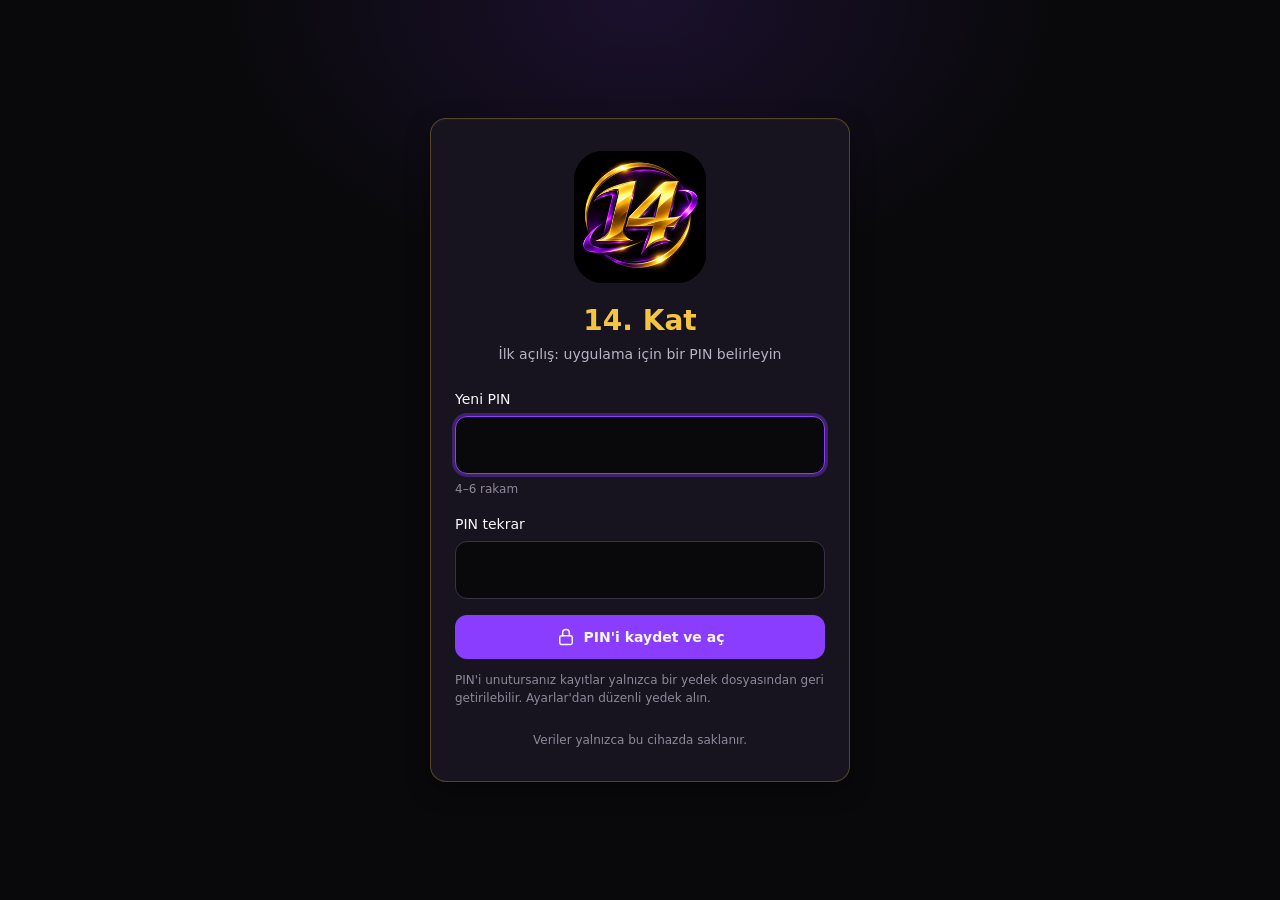
==== commit 55d23de0: "PIN kilidi, personel ekranı ve yedekleme - Giriş ekranı 4-6 haneli PIN ile (PBKDF2 özeti, cihazda); " ====
--- a/panel.html
+++ b/panel.html
@@ -2,6 +2,7 @@
 <html lang="tr">
 <head>
   <meta charset="utf-8">
+  <script id="kilit-koruma">try { if (!sessionStorage.getItem('14kat.oturum')) location.replace('index.html'); } catch (e) { location.replace('index.html'); }</script>
   <meta name="viewport" content="width=device-width, initial-scale=1, viewport-fit=cover">
   <title>14. Kat</title>
   <meta name="theme-color" content="#09090B">
@@ -41,7 +42,7 @@
         <div class="kullanici">
           <div class="kullanici__avatar" aria-hidden="true">SH</div>
           <div><div class="kullanici__ad">Sorumlu Hemşire</div><div class="kullanici__rol">14. Kat</div></div>
-          <a class="btn btn-hayalet btn-ikon" href="index.html" aria-label="Çıkış yap" style="margin-left:auto"><svg class="ikon" aria-hidden="true"><use href="#i-cikis"/></svg></a>
+          <button class="btn btn-hayalet btn-ikon" type="button" id="kilitle" aria-label="Uygulamayı kilitle" style="margin-left:auto"><svg class="ikon" aria-hidden="true"><use href="#i-kilit"/></svg></button>
         </div>
       </div>
     </nav>
@@ -53,7 +54,7 @@
         <span class="ust-bar__baslik" id="ust-baslik">Genel Bakış</span>
         <div class="ust-bar__sag">
           <span class="rozet rozet-altin ust-bar__gizle-mobil" id="vardiya-rozet">Gündüz vardiyası</span>
-          <button class="btn btn-hayalet btn-ikon" type="button" aria-label="Bildirimler, 3 yeni"><svg class="ikon" aria-hidden="true"><use href="#i-zil"/></svg></button>
+          <button class="btn btn-hayalet btn-ikon" type="button" id="kilitle-ust" aria-label="Uygulamayı kilitle"><svg class="ikon" aria-hidden="true"><use href="#i-kilit"/></svg></button>
         </div>
       </header>
       <main class="icerik" id="icerik" tabindex="-1"></main>
@@ -63,6 +64,7 @@
   <nav class="alt-nav" id="alt-nav" aria-label="Hızlı menü"></nav>
 
   <script src="src/js/ikonlar.js"></script>
+  <script src="src/js/kilit.js"></script>
   <script src="src/js/vardiya-motor.js"></script>
   <script src="src/js/vardiya-ekran.js"></script>
   <script src="src/js/gorev-ekran.js"></script>
--- a/src/styles/layout.css
+++ b/src/styles/layout.css
@@ -133,3 +133,5 @@
 .giris__alt { text-align: center; color: var(--renk-metin-ikincil); font-size: var(--yazi-sm); margin: 6px 0 var(--b-6); }
 .giris__form { display: flex; flex-direction: column; gap: var(--b-4); }
 .giris__dip { text-align: center; color: var(--renk-metin-soluk); font-size: var(--yazi-xs); margin-top: var(--b-6); }
+
+.pin-girdi { font-size: 1.5rem; letter-spacing: 0.5em; text-align: center; font-variant-numeric: tabular-nums; }
